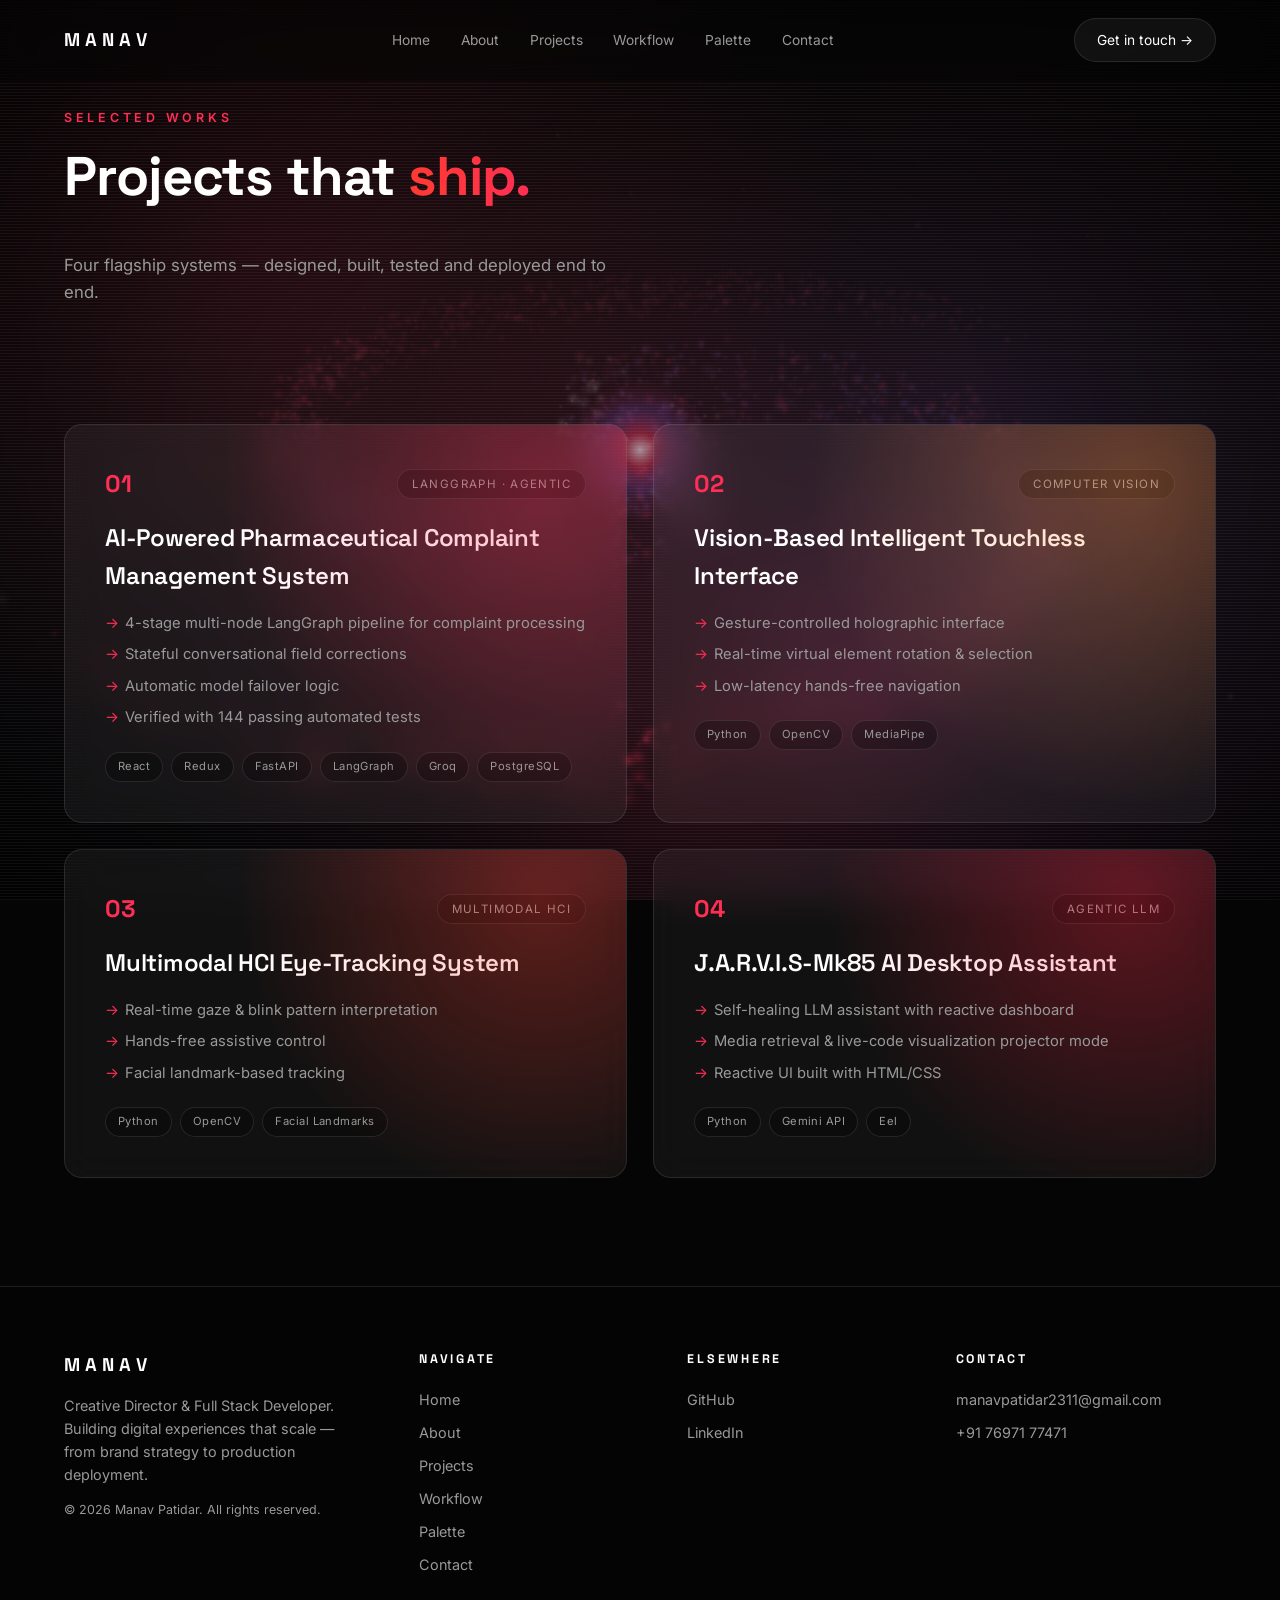
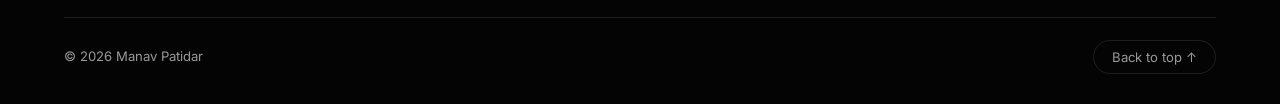
==== projects.html @ 5f5c3a1c "Redesign portfolio: creative director landing + projects page New agency-style single page — glass n" ====
<!DOCTYPE html>
<html lang="en">
<head>
  <meta charset="UTF-8" />
  <meta name="viewport" content="width=device-width, initial-scale=1.0" />
  <title>Projects — MANAV · Creative Director &amp; Full Stack Developer</title>
  <meta name="description" content="Selected works by MANAV — product design, web & motion, and cybersecurity systems built end to end." />
  <meta name="theme-color" content="#050505" />
  <link rel="preconnect" href="https://fonts.googleapis.com" />
  <link rel="preconnect" href="https://fonts.gstatic.com" crossorigin />
  <link href="https://fonts.googleapis.com/css2?family=Inter:wght@400;500;600&family=Space+Grotesk:wght@400;500;600;700&display=swap" rel="stylesheet" />
  <link rel="stylesheet" href="styles.css" />
  <noscript><style>.reveal{opacity:1;transform:none}</style></noscript>
</head>
<body>

  <!-- ══════════ SCROLL-DRIVEN CANVAS BACKGROUND ══════════ -->
  <canvas id="scene" aria-hidden="true"></canvas>
  <div class="vignette" aria-hidden="true"></div>
  <div class="scanlines" aria-hidden="true"></div>
  <div class="cursor-glow" id="cursorGlow" aria-hidden="true"></div>

  <!-- ══════════ FIXED GLASS NAVBAR ══════════ -->
  <header class="nav" id="nav">
    <a class="brand" href="index.html">MANAV</a>
    <nav class="nav-links" id="navLinks" aria-label="Primary">
      <a href="index.html#hero">Home</a>
      <a href="index.html#about">About</a>
      <a href="index.html#projects">Projects</a>
      <a href="index.html#workflow">Workflow</a>
      <a href="index.html#palette">Palette</a>
      <a href="index.html#contact">Contact</a>
    </nav>
    <a class="cta" href="index.html#contact">Get in touch →</a>
    <button class="hamburger" id="hamburger" aria-label="Toggle menu" aria-expanded="false">
      <span></span><span></span><span></span>
    </button>
  </header>

  <main>
    <!-- ══════════ PROJECTS HERO ══════════ -->
    <section class="section page-hero" id="top">
      <div class="container">
        <p class="section-eyebrow reveal">Selected Works</p>
        <h1 class="section-title reveal">Projects that <span class="grad">ship.</span></h1>
        <p class="page-sub reveal">Four flagship systems — designed, built, tested and deployed end to end.</p>
      </div>
    </section>

    <!-- ══════════ PROJECT SHOWCASE ══════════ -->
    <section class="section">
      <div class="container showcase-grid">
        <article class="glass-card showcase-card reveal" style="--ambient:#ff2e55">
          <div class="showcase-head">
            <span class="project-index">01</span>
            <span class="project-tag">LangGraph · Agentic</span>
          </div>
          <h2>AI-Powered Pharmaceutical Complaint Management System</h2>
          <ul class="project-highlights">
            <li>4-stage multi-node LangGraph pipeline for complaint processing</li>
            <li>Stateful conversational field corrections</li>
            <li>Automatic model failover logic</li>
            <li>Verified with 144 passing automated tests</li>
          </ul>
          <div class="pills"><span>React</span><span>Redux</span><span>FastAPI</span><span>LangGraph</span><span>Groq</span><span>PostgreSQL</span></div>
        </article>

        <article class="glass-card showcase-card reveal" style="--ambient:#ff8a3d">
          <div class="showcase-head">
            <span class="project-index">02</span>
            <span class="project-tag">Computer Vision</span>
          </div>
          <h2>Vision-Based Intelligent Touchless Interface</h2>
          <ul class="project-highlights">
            <li>Gesture-controlled holographic interface</li>
            <li>Real-time virtual element rotation &amp; selection</li>
            <li>Low-latency hands-free navigation</li>
          </ul>
          <div class="pills"><span>Python</span><span>OpenCV</span><span>MediaPipe</span></div>
        </article>

        <article class="glass-card showcase-card reveal" style="--ambient:#ff3b30">
          <div class="showcase-head">
            <span class="project-index">03</span>
            <span class="project-tag">Multimodal HCI</span>
          </div>
          <h2>Multimodal HCI Eye-Tracking System</h2>
          <ul class="project-highlights">
            <li>Real-time gaze &amp; blink pattern interpretation</li>
            <li>Hands-free assistive control</li>
            <li>Facial landmark-based tracking</li>
          </ul>
          <div class="pills"><span>Python</span><span>OpenCV</span><span>Facial Landmarks</span></div>
        </article>

        <article class="glass-card showcase-card reveal" style="--ambient:#ff1f3d">
          <div class="showcase-head">
            <span class="project-index">04</span>
            <span class="project-tag">Agentic LLM</span>
          </div>
          <h2>J.A.R.V.I.S-Mk85 AI Desktop Assistant</h2>
          <ul class="project-highlights">
            <li>Self-healing LLM assistant with reactive dashboard</li>
            <li>Media retrieval &amp; live-code visualization projector mode</li>
            <li>Reactive UI built with HTML/CSS</li>
          </ul>
          <div class="pills"><span>Python</span><span>Gemini API</span><span>Eel</span></div>
        </article>
      </div>
    </section>
  </main>

  <!-- ══════════ FOOTER ══════════ -->
  <footer class="footer">
    <div class="container footer-grid">
      <div class="footer-brand">
        <span class="brand">MANAV</span>
        <p>Creative Director &amp; Full Stack Developer. Building digital experiences that scale — from brand strategy to production deployment.</p>
        <p class="footer-copy">© 2026 Manav Patidar. All rights reserved.</p>
      </div>
      <div class="footer-col">
        <h4>Navigate</h4>
        <a href="index.html#hero">Home</a>
        <a href="index.html#about">About</a>
        <a href="index.html#projects">Projects</a>
        <a href="index.html#workflow">Workflow</a>
        <a href="index.html#palette">Palette</a>
        <a href="index.html#contact">Contact</a>
      </div>
      <div class="footer-col">
        <h4>Elsewhere</h4>
        <a href="https://github.com/Manav57" target="_blank" rel="noopener">GitHub</a>
        <a href="https://www.linkedin.com/in/manav-patidar-44956a312/" target="_blank" rel="noopener">LinkedIn</a>
      </div>
      <div class="footer-col">
        <h4>Contact</h4>
        <a href="mailto:manavpatidar2311@gmail.com">manavpatidar2311@gmail.com</a>
        <a href="tel:+917697177471">+91 76971 77471</a>
      </div>
    </div>
    <div class="container footer-bottom">
      <span>© 2026 Manav Patidar</span>
      <button class="to-top" id="toTop" aria-label="Back to top">
        Back to top ↑
      </button>
    </div>
  </footer>

  <script src="script.js"></script>
</body>
</html>
---- styles.css ----
/* ═══════════════════════════════════════════════════════════
   MANAV — Creative Director & Full Stack Developer
   Design system: deep black, glassmorphism, neon accent
   ═══════════════════════════════════════════════════════════ */

:root {
  --bg: #050505;
  --bg-2: #0a0a0c;
  --text: #ffffff;
  --text-2: #999999;
  --accent: #ff2e55;
  --crimson: #ff3b30;
  --glass-bg: rgba(255, 255, 255, 0.05);
  --glass-border: rgba(255, 255, 255, 0.1);
  --radius: 18px;
  --font-body: "Inter", system-ui, sans-serif;
  --font-head: "Space Grotesk", "Inter", sans-serif;
}

* { margin: 0; padding: 0; box-sizing: border-box; }

html { scroll-behavior: smooth; }

body {
  background: var(--bg);
  color: var(--text);
  font-family: var(--font-body);
  line-height: 1.6;
  overflow-x: hidden;
  -webkit-font-smoothing: antialiased;
}

::selection { background: var(--accent); color: #fff; }

a { color: inherit; text-decoration: none; }
button { font-family: inherit; cursor: pointer; }
img { max-width: 100%; display: block; }

/* ══════════ SCROLL CANVAS BACKGROUND ══════════ */

#scene {
  position: fixed;
  inset: 0;
  width: 100vw;
  height: 100vh;
  z-index: -1;
  pointer-events: none;
}

.vignette {
  position: fixed;
  inset: 0;
  z-index: -1;
  pointer-events: none;
  background: radial-gradient(ellipse at center, transparent 40%, rgba(0, 0, 0, 0.72) 100%);
}

.scanlines {
  position: fixed;
  inset: 0;
  z-index: -1;
  pointer-events: none;
  opacity: 0.05;
  background: repeating-linear-gradient(
    to bottom,
    transparent 0, transparent 2px,
    #ffffff 2px, #ffffff 3px
  );
}

.cursor-glow {
  position: fixed;
  top: 0; left: 0;
  width: 420px; height: 420px;
  border-radius: 50%;
  pointer-events: none;
  z-index: -1;
  transform: translate3d(-50%, -50%, 0);
  background: radial-gradient(circle, rgba(255, 46, 85, 0.07), transparent 65%);
  will-change: transform;
}

/* ══════════ LOADER ══════════ */

.loader {
  position: fixed;
  inset: 0;
  z-index: 100;
  background: var(--bg);
  display: flex;
  align-items: center;
  justify-content: center;
  transition: opacity 0.6s ease, visibility 0.6s ease;
}

body.loaded .loader { opacity: 0; visibility: hidden; }

.loader-inner {
  display: flex;
  flex-direction: column;
  align-items: center;
  gap: 14px;
  width: min(320px, 80vw);
}

.loader-brand {
  font-family: var(--font-head);
  font-size: 1.4rem;
  font-weight: 700;
  letter-spacing: 0.35em;
}

.loader-sub {
  font-size: 0.68rem;
  letter-spacing: 0.25em;
  color: var(--text-2);
}

.loader-bar {
  width: 100%;
  height: 2px;
  background: rgba(255, 255, 255, 0.1);
  overflow: hidden;
  border-radius: 2px;
}

.loader-bar span {
  display: block;
  height: 100%;
  width: 0;
  background: linear-gradient(90deg, var(--crimson), var(--accent));
  transition: width 0.4s ease;
}

/* ══════════ NAVBAR ══════════ */

.nav {
  position: fixed;
  top: 0; left: 0; right: 0;
  z-index: 50;
  display: flex;
  align-items: center;
  justify-content: space-between;
  gap: 24px;
  padding: 18px clamp(20px, 5vw, 64px);
  backdrop-filter: blur(16px);
  -webkit-backdrop-filter: blur(16px);
  background: rgba(5, 5, 5, 0.55);
  border-bottom: 1px solid transparent;
  transition: background 0.3s ease, border-color 0.3s ease, padding 0.3s ease;
}

.nav.scrolled {
  background: rgba(5, 5, 5, 0.82);
  border-bottom-color: var(--glass-border);
  padding-top: 12px;
  padding-bottom: 12px;
}

.brand {
  font-family: var(--font-head);
  font-weight: 700;
  font-size: 1.15rem;
  letter-spacing: 0.28em;
  color: var(--text);
}

.nav-links {
  display: flex;
  align-items: center;
  gap: clamp(14px, 2.4vw, 34px);
}

.nav-links a {
  font-size: 0.86rem;
  color: var(--text-2);
  position: relative;
  padding: 4px 0;
  transition: color 0.2s ease;
}

.nav-links a::after {
  content: "";
  position: absolute;
  left: 0; bottom: 0;
  height: 1px; width: 0;
  background: var(--accent);
  transition: width 0.25s ease;
}

.nav-links a:hover,
.nav-links a.active { color: var(--text); }

.nav-links a:hover::after,
.nav-links a.active::after { width: 100%; }

.cta {
  font-size: 0.86rem;
  color: var(--text);
  border: 1px solid var(--glass-border);
  border-radius: 999px;
  padding: 10px 22px;
  background: var(--glass-bg);
  transition: border-color 0.25s ease, background 0.25s ease, color 0.25s ease;
}

.cta:hover {
  border-color: var(--accent);
  background: var(--accent);
  color: #fff;
}

.hamburger {
  display: none;
  flex-direction: column;
  gap: 5px;
  background: none;
  border: 0;
  padding: 6px;
}

.hamburger span {
  width: 22px; height: 2px;
  background: var(--text);
  transition: transform 0.3s ease, opacity 0.3s ease;
}

.nav.menu-open .hamburger span:nth-child(1) { transform: translateY(7px) rotate(45deg); }
.nav.menu-open .hamburger span:nth-child(2) { opacity: 0; }
.nav.menu-open .hamburger span:nth-child(3) { transform: translateY(-7px) rotate(-45deg); }

/* ══════════ LAYOUT PRIMITIVES ══════════ */

.container {
  width: min(1200px, 100% - clamp(40px, 10vw, 128px));
  margin-inline: auto;
}

.section {
  padding: clamp(80px, 12vh, 150px) 0;
  position: relative;
}

.section-eyebrow {
  font-size: 0.78rem;
  font-weight: 600;
  letter-spacing: 0.3em;
  text-transform: uppercase;
  color: var(--accent);
  margin-bottom: 18px;
}

.section-title {
  font-family: var(--font-head);
  font-size: clamp(1.9rem, 4.6vw, 3.4rem);
  font-weight: 700;
  line-height: 1.12;
  letter-spacing: -0.02em;
  margin-bottom: clamp(32px, 5vh, 56px);
  max-width: 22ch;
}

.grad {
  background: linear-gradient(100deg, var(--crimson), var(--accent));
  -webkit-background-clip: text;
  background-clip: text;
  color: transparent;
}

.glass-card {
  background: var(--glass-bg);
  backdrop-filter: blur(16px);
  -webkit-backdrop-filter: blur(16px);
  border: 1px solid var(--glass-border);
  border-radius: var(--radius);
}

/* ══════════ BUTTONS ══════════ */

.btn {
  display: inline-flex;
  align-items: center;
  justify-content: center;
  gap: 8px;
  font-size: 0.9rem;
  font-weight: 600;
  padding: 14px 30px;
  border-radius: 999px;
  border: 1px solid var(--glass-border);
  transition: transform 0.25s ease, background 0.25s ease, border-color 0.25s ease, color 0.25s ease;
}

.btn:hover { transform: translateY(-2px); }

.btn-primary {
  background: var(--accent);
  border-color: var(--accent);
  color: #fff;
}

.btn-primary:hover { background: var(--crimson); border-color: var(--crimson); }

.btn-ghost {
  background: var(--glass-bg);
  color: var(--text);
}

.btn-ghost:hover { border-color: var(--accent); }

/* ══════════ HERO ══════════ */

.hero {
  min-height: 100vh;
  display: flex;
  flex-direction: column;
  justify-content: center;
  padding-top: 120px;
  position: relative;
}

.hero-grid {
  display: grid;
  grid-template-columns: 1.15fr 0.85fr;
  align-items: center;
  gap: clamp(32px, 6vw, 80px);
}

.hero-sub {
  display: inline-block;
  font-size: 0.85rem;
  letter-spacing: 0.2em;
  text-transform: uppercase;
  color: var(--text-2);
  margin-bottom: 18px;
}

.hero-name {
  font-family: var(--font-head);
  font-size: clamp(2.6rem, 6.4vw, 4.8rem);
  font-weight: 700;
  line-height: 1.04;
  letter-spacing: -0.03em;
  margin-bottom: 24px;
}

.hero-tag {
  color: var(--text-2);
  font-size: clamp(1rem, 1.4vw, 1.15rem);
  max-width: 52ch;
  margin-bottom: 30px;
}

.hero-pills {
  display: flex;
  flex-wrap: wrap;
  gap: 10px;
  margin-bottom: 36px;
}

.pill {
  font-size: 0.78rem;
  letter-spacing: 0.06em;
  color: var(--text-2);
  border: 1px solid var(--glass-border);
  border-radius: 999px;
  padding: 8px 16px;
  background: var(--glass-bg);
  transition: color 0.2s ease, border-color 0.2s ease;
}

.pill:hover { color: var(--text); border-color: var(--accent); }

.hero-actions { display: flex; flex-wrap: wrap; gap: 14px; }

/* Hero visual — portrait with neon rim lighting */

.hero-visual { display: flex; justify-content: center; }

.portrait-frame {
  position: relative;
  width: min(340px, 80vw);
  border-radius: 24px;
  overflow: hidden;
  border: 1px solid var(--glass-border);
  background: var(--bg-2);
}

.portrait-frame img {
  width: 100%;
  height: auto;
  filter: contrast(1.08) saturate(1.05);
}

.portrait-glow {
  position: absolute;
  inset: 0;
  pointer-events: none;
  background:
    linear-gradient(120deg, rgba(255, 46, 85, 0.35), transparent 40%),
    linear-gradient(300deg, rgba(255, 59, 48, 0.28), transparent 40%),
    radial-gradient(ellipse at 50% 120%, rgba(255, 46, 85, 0.25), transparent 60%);
  mix-blend-mode: screen;
}

/* Scroll hint */

.scroll-hint {
  position: absolute;
  bottom: 28px;
  left: 50%;
  transform: translateX(-50%);
  display: flex;
  flex-direction: column;
  align-items: center;
  gap: 10px;
  color: var(--text-2);
}

.scroll-mouse {
  width: 22px; height: 36px;
  border: 1.5px solid var(--text-2);
  border-radius: 12px;
  display: flex;
  justify-content: center;
  padding-top: 6px;
}

.scroll-mouse span {
  width: 3px; height: 7px;
  border-radius: 3px;
  background: var(--accent);
  animation: scrollWheel 1.6s ease-in-out infinite;
}

@keyframes scrollWheel {
  0% { transform: translateY(0); opacity: 1; }
  70% { transform: translateY(10px); opacity: 0; }
  100% { transform: translateY(0); opacity: 0; }
}

.scroll-text {
  font-size: 0.62rem;
  letter-spacing: 0.32em;
}

/* ══════════ ABOUT ══════════ */

.about-grid {
  display: grid;
  grid-template-columns: 1.2fr 0.8fr;
  gap: clamp(32px, 5vw, 72px);
  align-items: start;
}

.about-text {
  color: var(--text-2);
  font-size: clamp(1rem, 1.5vw, 1.2rem);
  line-height: 1.75;
}

.about-text strong { color: var(--text); font-weight: 600; }

.about-stats { display: flex; flex-direction: column; gap: 18px; }

.stat {
  display: flex;
  flex-direction: column;
  gap: 2px;
  padding: 22px 26px;
  border-left: 2px solid var(--accent);
  background: var(--glass-bg);
  border-radius: 0 var(--radius) var(--radius) 0;
}

.stat-num {
  font-family: var(--font-head);
  font-size: 2rem;
  font-weight: 700;
}

.stat-label { font-size: 0.82rem; color: var(--text-2); letter-spacing: 0.04em; }

/* ══════════ SELECTED WORKS ══════════ */

.works-filters {
  display: flex;
  flex-wrap: wrap;
  gap: 10px;
  margin-bottom: 40px;
}

.filter {
  font-size: 0.84rem;
  color: var(--text-2);
  background: var(--glass-bg);
  border: 1px solid var(--glass-border);
  border-radius: 999px;
  padding: 10px 22px;
  transition: all 0.22s ease;
}

.filter:hover { color: var(--text); border-color: var(--accent); }

.filter.active {
  color: #fff;
  background: var(--accent);
  border-color: var(--accent);
}

.works-grid {
  display: grid;
  grid-template-columns: repeat(2, 1fr);
  gap: 22px;
}

.work-card {
  overflow: hidden;
  display: flex;
  flex-direction: column;
  transition: transform 0.3s ease, border-color 0.3s ease;
}

.work-card:hover {
  transform: translateY(-6px);
  border-color: rgba(255, 46, 85, 0.5);
}

.work-thumb {
  position: relative;
  height: 180px;
  background:
    radial-gradient(circle at 70% 30%, var(--thumb), transparent 60%),
    linear-gradient(135deg, rgba(255, 255, 255, 0.04), rgba(255, 255, 255, 0.01));
  display: flex;
  align-items: flex-start;
  justify-content: space-between;
  padding: 18px 20px;
}

.work-index {
  font-family: var(--font-head);
  font-size: 1.3rem;
  font-weight: 700;
  color: rgba(255, 255, 255, 0.85);
}

.work-year {
  font-size: 0.72rem;
  letter-spacing: 0.14em;
  color: var(--text-2);
  border: 1px solid var(--glass-border);
  border-radius: 999px;
  padding: 4px 12px;
  background: rgba(0, 0, 0, 0.35);
}

.work-body { padding: 24px; display: flex; flex-direction: column; gap: 12px; }

.work-body h3 {
  font-family: var(--font-head);
  font-size: 1.2rem;
  font-weight: 600;
  letter-spacing: -0.01em;
}

.work-body p { color: var(--text-2); font-size: 0.9rem; line-height: 1.65; }

.pills { display: flex; flex-wrap: wrap; gap: 8px; }

.pills span {
  font-size: 0.7rem;
  letter-spacing: 0.04em;
  color: var(--text-2);
  border: 1px solid var(--glass-border);
  border-radius: 999px;
  padding: 5px 12px;
  background: rgba(0, 0, 0, 0.25);
}

/* ══════════ WORKFLOW TIMELINE ══════════ */

.timeline {
  display: flex;
  flex-direction: column;
  gap: 18px;
  max-width: 860px;
}

.timeline-item {
  display: grid;
  grid-template-columns: 56px 1fr;
  gap: 20px;
  align-items: start;
}

.timeline-num {
  font-family: var(--font-head);
  font-size: 1.4rem;
  font-weight: 700;
  color: var(--accent);
  padding-top: 6px;
}

.timeline-card { padding: 26px 30px; transition: border-color 0.3s ease, transform 0.3s ease; }

.timeline-card:hover { border-color: rgba(255, 46, 85, 0.5); transform: translateX(6px); }

.timeline-card h3 {
  font-family: var(--font-head);
  font-size: 1.15rem;
  font-weight: 600;
  margin-bottom: 4px;
}

.timeline-dur {
  display: inline-block;
  font-size: 0.72rem;
  letter-spacing: 0.14em;
  text-transform: uppercase;
  color: var(--accent);
  border: 1px solid rgba(255, 46, 85, 0.4);
  border-radius: 999px;
  padding: 3px 12px;
  margin-bottom: 10px;
}

.timeline-card p { color: var(--text-2); font-size: 0.92rem; }

/* ══════════ METRICS / PALETTE ══════════ */

.metrics-grid {
  display: grid;
  grid-template-columns: repeat(2, 1fr);
  gap: 22px;
  margin-bottom: 48px;
}

.metric {
  padding: 34px 30px;
  display: flex;
  flex-direction: column;
  gap: 8px;
}

.metric-num {
  font-family: var(--font-head);
  font-size: clamp(2.6rem, 5vw, 4rem);
  font-weight: 700;
  line-height: 1;
}

.metric-label { color: var(--text-2); font-size: 0.92rem; max-width: 34ch; }

.swatch-row {
  display: grid;
  grid-template-columns: repeat(5, 1fr);
  gap: 14px;
}

.swatch {
  border: 1px solid var(--glass-border);
  border-radius: 14px;
  padding: 16px;
  display: flex;
  flex-direction: column;
  gap: 6px;
  background: var(--glass-bg);
}

.swatch::before {
  content: "";
  height: 52px;
  border-radius: 8px;
  background: var(--swatch);
  border: 1px solid rgba(255, 255, 255, 0.12);
}

.swatch span {
  font-family: var(--font-head);
  font-size: 0.74rem;
  font-weight: 600;
  letter-spacing: 0.04em;
}

.swatch em {
  font-style: normal;
  font-size: 0.7rem;
  color: var(--text-2);
}

/* ══════════ CONTACT FORM ══════════ */

.section-contact { padding-bottom: clamp(90px, 13vh, 160px); }

.contact-sub {
  color: var(--text-2);
  font-size: 1.05rem;
  margin-bottom: 40px;
}

.contact-form {
  display: flex;
  flex-direction: column;
  gap: 18px;
  max-width: 860px;
}

.form-row {
  display: grid;
  grid-template-columns: 1fr 1fr;
  gap: 18px;
}

.field { display: flex; flex-direction: column; gap: 8px; }

.field-label {
  font-size: 0.74rem;
  font-weight: 600;
  letter-spacing: 0.14em;
  text-transform: uppercase;
  color: var(--text-2);
}

.field input {
  font-family: inherit;
  font-size: 0.95rem;
  color: var(--text);
  background: var(--glass-bg);
  border: 1px solid var(--glass-border);
  border-radius: 12px;
  padding: 14px 18px;
  outline: none;
  transition: border-color 0.22s ease, background 0.22s ease;
}

.field input:focus {
  border-color: var(--accent);
  background: rgba(255, 255, 255, 0.07);
}

.field input::placeholder { color: rgba(255, 255, 255, 0.3); }

.form-submit { align-self: flex-start; margin-top: 8px; }

.form-note {
  font-size: 0.85rem;
  color: var(--text-2);
  min-height: 1.4em;
}

.form-note.ok { color: #4ade80; }
.form-note.err { color: var(--crimson); }

/* ══════════ FOOTER ══════════ */

.footer {
  border-top: 1px solid var(--glass-border);
  background: rgba(5, 5, 5, 0.7);
  backdrop-filter: blur(16px);
  -webkit-backdrop-filter: blur(16px);
  padding: clamp(48px, 7vh, 80px) 0 30px;
}

.footer-grid {
  display: grid;
  grid-template-columns: 1.4fr 1fr 1fr 1.2fr;
  gap: clamp(28px, 4vw, 56px);
  margin-bottom: 40px;
}

.footer-brand p { color: var(--text-2); font-size: 0.9rem; margin-top: 14px; max-width: 40ch; }

.footer-copy { font-size: 0.78rem !important; }

.footer-col { display: flex; flex-direction: column; gap: 10px; }

.footer-col h4 {
  font-family: var(--font-head);
  font-size: 0.78rem;
  letter-spacing: 0.22em;
  text-transform: uppercase;
  color: var(--text);
  margin-bottom: 8px;
}

.footer-col a {
  color: var(--text-2);
  font-size: 0.9rem;
  width: fit-content;
  transition: color 0.2s ease;
}

.footer-col a:hover { color: var(--accent); }

.footer-bottom {
  display: flex;
  align-items: center;
  justify-content: space-between;
  gap: 16px;
  padding-top: 22px;
  border-top: 1px solid var(--glass-border);
  color: var(--text-2);
  font-size: 0.82rem;
}

.to-top {
  background: none;
  border: 1px solid var(--glass-border);
  color: var(--text-2);
  font-size: 0.82rem;
  border-radius: 999px;
  padding: 8px 18px;
  transition: all 0.22s ease;
  opacity: 0;
  pointer-events: none;
  transform: translateY(6px);
}

.to-top.show { opacity: 1; pointer-events: auto; transform: translateY(0); }

.to-top:hover { color: #fff; border-color: var(--accent); }

/* ══════════ PROJECTS PAGE ══════════ */

.page-hero { padding-bottom: 10px; }

.page-sub {
  color: var(--text-2);
  font-size: 1.05rem;
  max-width: 52ch;
}

.showcase-grid {
  display: grid;
  grid-template-columns: repeat(2, 1fr);
  gap: 26px;
}

.showcase-card {
  position: relative;
  overflow: hidden;
  padding: clamp(26px, 3.5vw, 40px);
  display: flex;
  flex-direction: column;
  gap: 16px;
  transition: transform 0.3s ease, border-color 0.3s ease;
}

/* orange-red ambient glow */
.showcase-card::before {
  content: "";
  position: absolute;
  inset: 0;
  pointer-events: none;
  background: radial-gradient(circle at 85% 15%, var(--ambient), transparent 55%);
  opacity: 0.32;
  transition: opacity 0.3s ease;
}

.showcase-card:hover { transform: translateY(-6px); border-color: rgba(255, 46, 85, 0.5); }
.showcase-card:hover::before { opacity: 0.55; }

.showcase-head {
  display: flex;
  align-items: center;
  justify-content: space-between;
  gap: 12px;
}

.project-index {
  font-family: var(--font-head);
  font-size: 1.5rem;
  font-weight: 700;
  color: var(--accent);
}

.project-tag {
  font-size: 0.72rem;
  letter-spacing: 0.12em;
  text-transform: uppercase;
  color: var(--text-2);
  border: 1px solid var(--glass-border);
  border-radius: 999px;
  padding: 5px 14px;
  background: rgba(0, 0, 0, 0.3);
}

.showcase-card h2 {
  font-family: var(--font-head);
  font-size: clamp(1.2rem, 2vw, 1.5rem);
  font-weight: 600;
  letter-spacing: -0.01em;
}

.project-highlights {
  list-style: none;
  display: flex;
  flex-direction: column;
  gap: 8px;
  margin-bottom: 6px;
}

.project-highlights li {
  color: var(--text-2);
  font-size: 0.92rem;
  padding-left: 20px;
  position: relative;
}

.project-highlights li::before {
  content: "→";
  position: absolute;
  left: 0;
  color: var(--accent);
}

/* ══════════ SCROLL REVEAL ══════════ */

.reveal {
  opacity: 0;
  transform: translateY(26px);
  transition: opacity 0.7s ease, transform 0.7s ease;
}

.reveal.visible {
  opacity: 1;
  transform: none;
}

/* ══════════ RESPONSIVE ══════════ */

@media (max-width: 960px) {
  .hero-grid { grid-template-columns: 1fr; }
  .hero-visual { order: -1; }
  .portrait-frame { width: min(280px, 70vw); }
  .about-grid { grid-template-columns: 1fr; }
  .works-grid, .showcase-grid { grid-template-columns: 1fr; }
  .footer-grid { grid-template-columns: 1fr 1fr; }
}

@media (max-width: 720px) {
  .nav-links {
    position: fixed;
    inset: 0;
    flex-direction: column;
    justify-content: center;
    gap: 26px;
    background: rgba(5, 5, 5, 0.96);
    backdrop-filter: blur(20px);
    -webkit-backdrop-filter: blur(20px);
    opacity: 0;
    pointer-events: none;
    transition: opacity 0.3s ease;
  }

  .nav.menu-open .nav-links {
    opacity: 1;
    pointer-events: auto;
  }

  .nav-links a { font-size: 1.1rem; }

  .hamburger { display: flex; }

  .nav .cta { display: none; }

  .form-row { grid-template-columns: 1fr; }
  .metrics-grid { grid-template-columns: 1fr; }
  .swatch-row { grid-template-columns: repeat(3, 1fr); }
  .footer-grid { grid-template-columns: 1fr; gap: 26px; }
  .timeline-item { grid-template-columns: 40px 1fr; }
  .footer-bottom { flex-direction: column; align-items: flex-start; }
}

@media (prefers-reduced-motion: reduce) {
  html { scroll-behavior: auto; }
  .reveal { opacity: 1; transform: none; transition: none; }
  .scroll-mouse span { animation: none; }
}
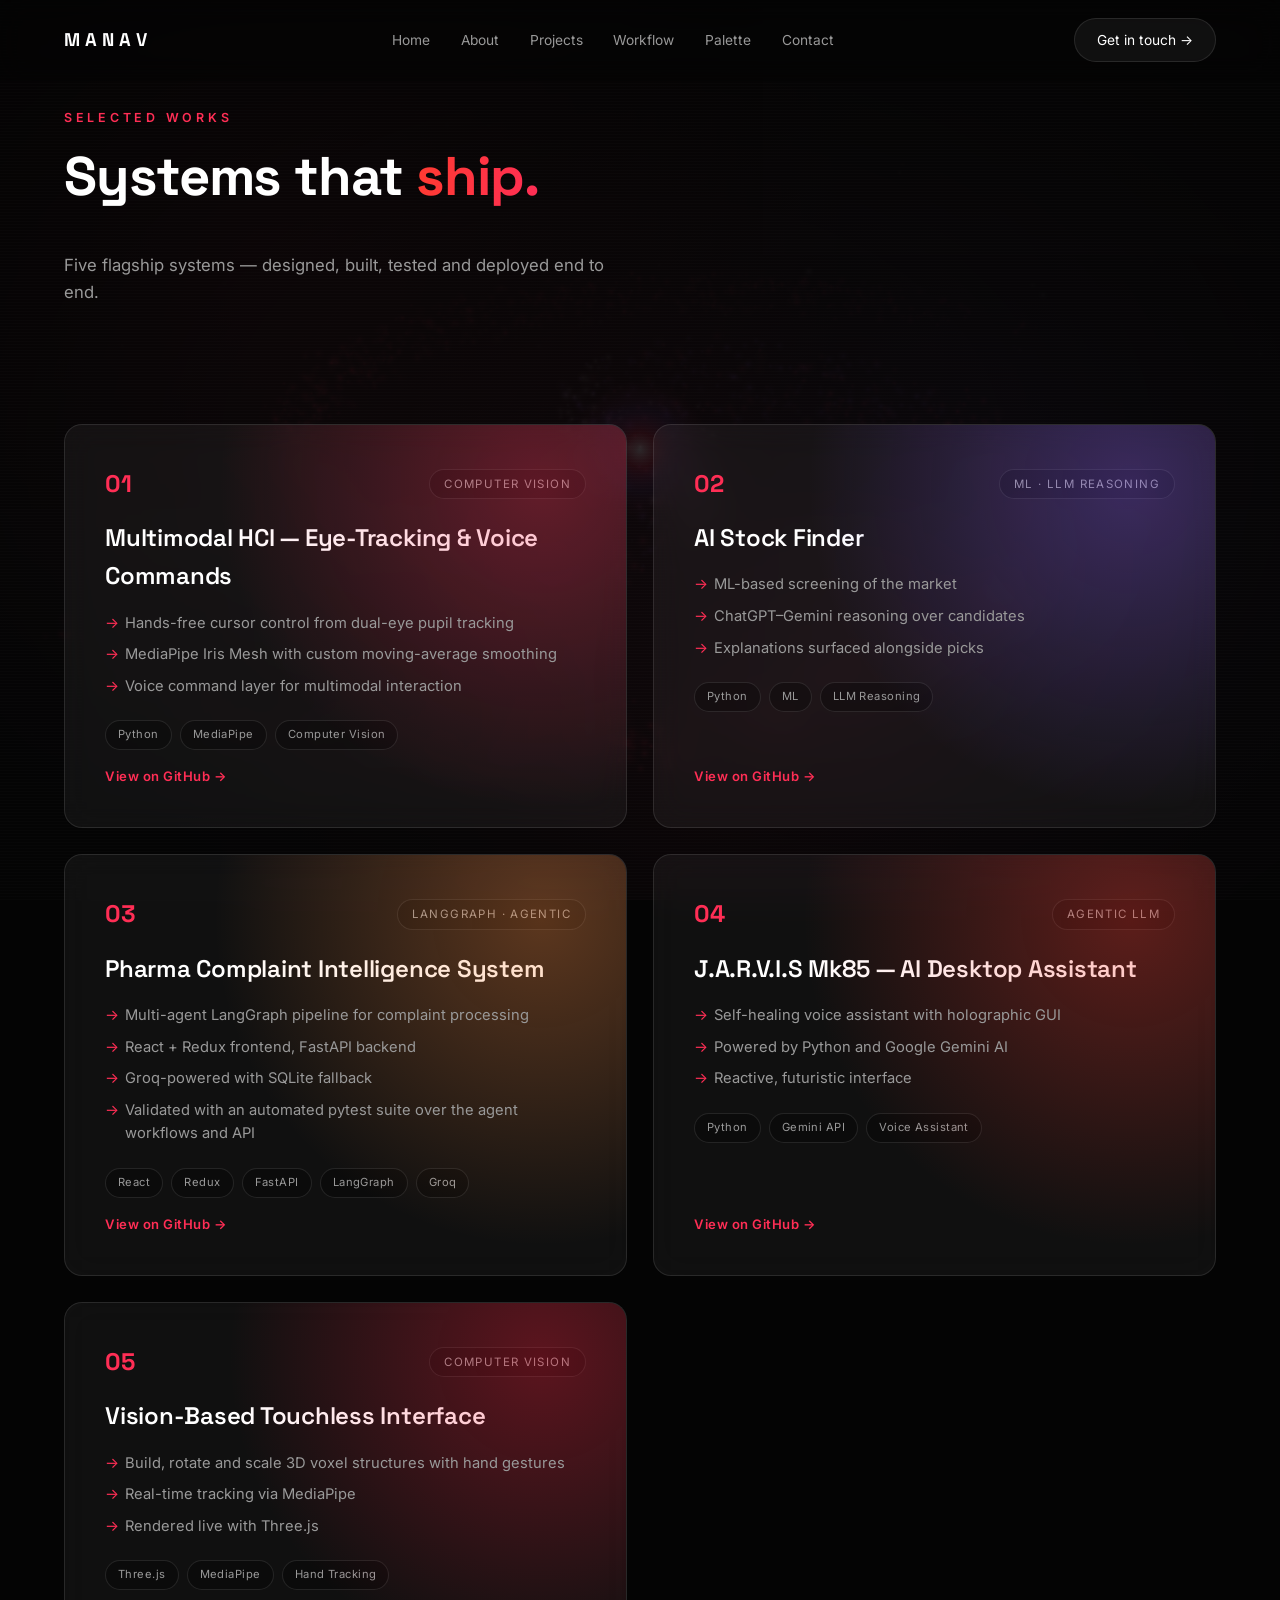
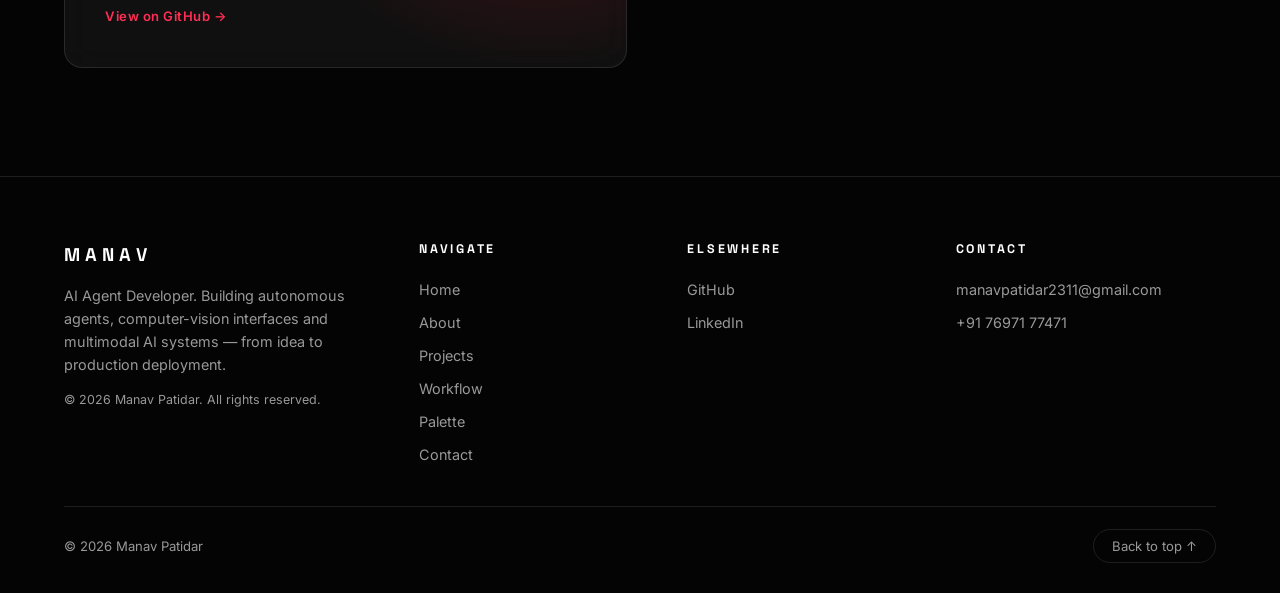
==== commit 73045eca: "Rebrand as AI Agent Developer: new identity copy, 5 real projects, pinned-portrait scroll reveal, co" ====
--- a/projects.html
+++ b/projects.html
@@ -3,9 +3,10 @@
 <head>
   <meta charset="UTF-8" />
   <meta name="viewport" content="width=device-width, initial-scale=1.0" />
-  <title>Projects — MANAV · Creative Director &amp; Full Stack Developer</title>
-  <meta name="description" content="Selected works by MANAV — product design, web & motion, and cybersecurity systems built end to end." />
+  <title>Projects — MANAV · AI Agent Developer</title>
+  <meta name="description" content="Selected works by MANAV — autonomous agents, computer-vision interfaces and multimodal AI systems built end to end." />
   <meta name="theme-color" content="#050505" />
+  <link rel="icon" href="data:image/svg+xml,%3Csvg xmlns='http://www.w3.org/2000/svg' viewBox='0 0 100 100'%3E%3Ccircle cx='50' cy='50' r='46' fill='%23050505'/%3E%3Ccircle cx='50' cy='50' r='38' fill='none' stroke='%23ff2e55' stroke-width='9'/%3E%3Ccircle cx='50' cy='50' r='10' fill='%23ff2e55'/%3E%3C/svg%3E" />
   <link rel="preconnect" href="https://fonts.googleapis.com" />
   <link rel="preconnect" href="https://fonts.gstatic.com" crossorigin />
   <link href="https://fonts.googleapis.com/css2?family=Inter:wght@400;500;600&family=Space+Grotesk:wght@400;500;600;700&display=swap" rel="stylesheet" />
@@ -16,6 +17,7 @@
 
   <!-- ══════════ SCROLL-DRIVEN CANVAS BACKGROUND ══════════ -->
   <canvas id="scene" aria-hidden="true"></canvas>
+  <div class="section-tint" id="sectionTint" aria-hidden="true"></div>
   <div class="vignette" aria-hidden="true"></div>
   <div class="scanlines" aria-hidden="true"></div>
   <div class="cursor-glow" id="cursorGlow" aria-hidden="true"></div>
@@ -42,70 +44,89 @@
     <section class="section page-hero" id="top">
       <div class="container">
         <p class="section-eyebrow reveal">Selected Works</p>
-        <h1 class="section-title reveal">Projects that <span class="grad">ship.</span></h1>
-        <p class="page-sub reveal">Four flagship systems — designed, built, tested and deployed end to end.</p>
+        <h1 class="section-title reveal">Systems that <span class="grad">ship.</span></h1>
+        <p class="page-sub reveal">Five flagship systems — designed, built, tested and deployed end to end.</p>
       </div>
     </section>
 
     <!-- ══════════ PROJECT SHOWCASE ══════════ -->
     <section class="section">
       <div class="container showcase-grid">
-        <article class="glass-card showcase-card reveal" style="--ambient:#ff2e55">
+        <a class="glass-card showcase-card reveal" style="--ambient:#ff2e55" href="https://github.com/Manav57/-Multimodal-Human-Computer-Interaction-System-Using-Eye-Tracking-and-Voice-Commands" target="_blank" rel="noopener">
           <div class="showcase-head">
             <span class="project-index">01</span>
+            <span class="project-tag">Computer Vision</span>
+          </div>
+          <h2>Multimodal HCI — Eye-Tracking &amp; Voice Commands</h2>
+          <ul class="project-highlights">
+            <li>Hands-free cursor control from dual-eye pupil tracking</li>
+            <li>MediaPipe Iris Mesh with custom moving-average smoothing</li>
+            <li>Voice command layer for multimodal interaction</li>
+          </ul>
+          <div class="pills"><span>Python</span><span>MediaPipe</span><span>Computer Vision</span></div>
+          <span class="work-link">View on GitHub →</span>
+        </a>
+
+        <a class="glass-card showcase-card reveal" style="--ambient:#8b5cf6" href="https://github.com/Manav57/ai-stock-finder" target="_blank" rel="noopener">
+          <div class="showcase-head">
+            <span class="project-index">02</span>
+            <span class="project-tag">ML · LLM Reasoning</span>
+          </div>
+          <h2>AI Stock Finder</h2>
+          <ul class="project-highlights">
+            <li>ML-based screening of the market</li>
+            <li>ChatGPT–Gemini reasoning over candidates</li>
+            <li>Explanations surfaced alongside picks</li>
+          </ul>
+          <div class="pills"><span>Python</span><span>ML</span><span>LLM Reasoning</span></div>
+          <span class="work-link">View on GitHub →</span>
+        </a>
+
+        <a class="glass-card showcase-card reveal" style="--ambient:#ff8a3d" href="https://github.com/Manav57/complaint-system" target="_blank" rel="noopener">
+          <div class="showcase-head">
+            <span class="project-index">03</span>
             <span class="project-tag">LangGraph · Agentic</span>
           </div>
-          <h2>AI-Powered Pharmaceutical Complaint Management System</h2>
+          <h2>Pharma Complaint Intelligence System</h2>
           <ul class="project-highlights">
-            <li>4-stage multi-node LangGraph pipeline for complaint processing</li>
-            <li>Stateful conversational field corrections</li>
-            <li>Automatic model failover logic</li>
-            <li>Verified with 144 passing automated tests</li>
+            <li>Multi-agent LangGraph pipeline for complaint processing</li>
+            <li>React + Redux frontend, FastAPI backend</li>
+            <li>Groq-powered with SQLite fallback</li>
+            <li>Validated with an automated pytest suite over the agent workflows and API</li>
           </ul>
-          <div class="pills"><span>React</span><span>Redux</span><span>FastAPI</span><span>LangGraph</span><span>Groq</span><span>PostgreSQL</span></div>
-        </article>
+          <div class="pills"><span>React</span><span>Redux</span><span>FastAPI</span><span>LangGraph</span><span>Groq</span></div>
+          <span class="work-link">View on GitHub →</span>
+        </a>
 
-        <article class="glass-card showcase-card reveal" style="--ambient:#ff8a3d">
-          <div class="showcase-head">
-            <span class="project-index">02</span>
-            <span class="project-tag">Computer Vision</span>
-          </div>
-          <h2>Vision-Based Intelligent Touchless Interface</h2>
-          <ul class="project-highlights">
-            <li>Gesture-controlled holographic interface</li>
-            <li>Real-time virtual element rotation &amp; selection</li>
-            <li>Low-latency hands-free navigation</li>
-          </ul>
-          <div class="pills"><span>Python</span><span>OpenCV</span><span>MediaPipe</span></div>
-        </article>
-
-        <article class="glass-card showcase-card reveal" style="--ambient:#ff3b30">
-          <div class="showcase-head">
-            <span class="project-index">03</span>
-            <span class="project-tag">Multimodal HCI</span>
-          </div>
-          <h2>Multimodal HCI Eye-Tracking System</h2>
-          <ul class="project-highlights">
-            <li>Real-time gaze &amp; blink pattern interpretation</li>
-            <li>Hands-free assistive control</li>
-            <li>Facial landmark-based tracking</li>
-          </ul>
-          <div class="pills"><span>Python</span><span>OpenCV</span><span>Facial Landmarks</span></div>
-        </article>
-
-        <article class="glass-card showcase-card reveal" style="--ambient:#ff1f3d">
+        <a class="glass-card showcase-card reveal" style="--ambient:#ff3b30" href="https://github.com/Manav57/J.A.R.V.I.S-Mk85-Python" target="_blank" rel="noopener">
           <div class="showcase-head">
             <span class="project-index">04</span>
             <span class="project-tag">Agentic LLM</span>
           </div>
-          <h2>J.A.R.V.I.S-Mk85 AI Desktop Assistant</h2>
+          <h2>J.A.R.V.I.S Mk85 — AI Desktop Assistant</h2>
           <ul class="project-highlights">
-            <li>Self-healing LLM assistant with reactive dashboard</li>
-            <li>Media retrieval &amp; live-code visualization projector mode</li>
-            <li>Reactive UI built with HTML/CSS</li>
+            <li>Self-healing voice assistant with holographic GUI</li>
+            <li>Powered by Python and Google Gemini AI</li>
+            <li>Reactive, futuristic interface</li>
           </ul>
-          <div class="pills"><span>Python</span><span>Gemini API</span><span>Eel</span></div>
-        </article>
+          <div class="pills"><span>Python</span><span>Gemini API</span><span>Voice Assistant</span></div>
+          <span class="work-link">View on GitHub →</span>
+        </a>
+
+        <a class="glass-card showcase-card reveal" style="--ambient:#ff1f3d" href="https://github.com/Manav57/Vision-Based-Intelligent-Touchless-Interface-for-Smart-Systems" target="_blank" rel="noopener">
+          <div class="showcase-head">
+            <span class="project-index">05</span>
+            <span class="project-tag">Computer Vision</span>
+          </div>
+          <h2>Vision-Based Touchless Interface</h2>
+          <ul class="project-highlights">
+            <li>Build, rotate and scale 3D voxel structures with hand gestures</li>
+            <li>Real-time tracking via MediaPipe</li>
+            <li>Rendered live with Three.js</li>
+          </ul>
+          <div class="pills"><span>Three.js</span><span>MediaPipe</span><span>Hand Tracking</span></div>
+          <span class="work-link">View on GitHub →</span>
+        </a>
       </div>
     </section>
   </main>
@@ -115,7 +136,7 @@
     <div class="container footer-grid">
       <div class="footer-brand">
         <span class="brand">MANAV</span>
-        <p>Creative Director &amp; Full Stack Developer. Building digital experiences that scale — from brand strategy to production deployment.</p>
+        <p>AI Agent Developer. Building autonomous agents, computer-vision interfaces and multimodal AI systems — from idea to production deployment.</p>
         <p class="footer-copy">© 2026 Manav Patidar. All rights reserved.</p>
       </div>
       <div class="footer-col">
@@ -146,6 +167,8 @@
     </div>
   </footer>
 
+  <script src="assets/vendor/gsap.min.js"></script>
+  <script src="assets/vendor/ScrollTrigger.min.js"></script>
   <script src="script.js"></script>
 </body>
 </html>
--- a/styles.css
+++ b/styles.css
@@ -1,5 +1,5 @@
 /* ═══════════════════════════════════════════════════════════
-   MANAV — Creative Director & Full Stack Developer
+   MANAV — AI Agent Developer
    Design system: deep black, glassmorphism, neon accent
    ═══════════════════════════════════════════════════════════ */
 
@@ -47,6 +47,15 @@
   pointer-events: none;
 }
 
+/* Scroll-linked accent tint — cycles palette colors behind the pinned hero */
+.section-tint {
+  position: fixed;
+  inset: 0;
+  z-index: 0;
+  pointer-events: none;
+  background: transparent;
+}
+
 .vignette {
   position: fixed;
   inset: 0;
@@ -236,9 +245,12 @@
   margin-inline: auto;
 }
 
+/* Sections sit above the pinned hero + tint so they slide over the portrait */
 .section {
   padding: clamp(80px, 12vh, 150px) 0;
   position: relative;
+  z-index: 1;
+  background: rgba(5, 5, 5, 0.75);
 }
 
 .section-eyebrow {
@@ -517,6 +529,8 @@
   overflow: hidden;
   display: flex;
   flex-direction: column;
+  color: inherit;
+  text-decoration: none;
   transition: transform 0.3s ease, border-color 0.3s ease;
 }
 
@@ -564,6 +578,14 @@
 }
 
 .work-body p { color: var(--text-2); font-size: 0.9rem; line-height: 1.65; }
+
+.work-link {
+  margin-top: auto;
+  font-size: 0.82rem;
+  font-weight: 600;
+  letter-spacing: 0.04em;
+  color: var(--accent);
+}
 
 .pills { display: flex; flex-wrap: wrap; gap: 8px; }
 
@@ -688,7 +710,7 @@
   color: var(--text-2);
 }
 
-/* ══════════ CONTACT FORM ══════════ */
+/* ══════════ CONTACT ══════════ */
 
 .section-contact { padding-bottom: clamp(90px, 13vh, 160px); }
 
@@ -696,60 +718,19 @@
   color: var(--text-2);
   font-size: 1.05rem;
   margin-bottom: 40px;
-}
-
-.contact-form {
-  display: flex;
-  flex-direction: column;
-  gap: 18px;
+  max-width: 52ch;
+}
+
+.contact-actions {
+  display: flex;
+  flex-wrap: wrap;
+  gap: 14px;
   max-width: 860px;
 }
 
-.form-row {
-  display: grid;
-  grid-template-columns: 1fr 1fr;
-  gap: 18px;
-}
-
-.field { display: flex; flex-direction: column; gap: 8px; }
-
-.field-label {
-  font-size: 0.74rem;
-  font-weight: 600;
-  letter-spacing: 0.14em;
-  text-transform: uppercase;
-  color: var(--text-2);
-}
-
-.field input {
-  font-family: inherit;
-  font-size: 0.95rem;
-  color: var(--text);
-  background: var(--glass-bg);
-  border: 1px solid var(--glass-border);
-  border-radius: 12px;
-  padding: 14px 18px;
-  outline: none;
-  transition: border-color 0.22s ease, background 0.22s ease;
-}
-
-.field input:focus {
-  border-color: var(--accent);
-  background: rgba(255, 255, 255, 0.07);
-}
-
-.field input::placeholder { color: rgba(255, 255, 255, 0.3); }
-
-.form-submit { align-self: flex-start; margin-top: 8px; }
-
-.form-note {
-  font-size: 0.85rem;
-  color: var(--text-2);
-  min-height: 1.4em;
-}
-
-.form-note.ok { color: #4ade80; }
-.form-note.err { color: var(--crimson); }
+.contact-btn { justify-content: flex-start; }
+
+.contact-btn svg { flex: none; opacity: 0.9; }
 
 /* ══════════ FOOTER ══════════ */
 
@@ -843,6 +824,8 @@
   display: flex;
   flex-direction: column;
   gap: 16px;
+  color: inherit;
+  text-decoration: none;
   transition: transform 0.3s ease, border-color 0.3s ease;
 }
 
@@ -913,6 +896,8 @@
   left: 0;
   color: var(--accent);
 }
+
+.showcase-card .work-link { margin-top: auto; }
 
 /* ══════════ SCROLL REVEAL ══════════ */
 
@@ -964,7 +949,6 @@
 
   .nav .cta { display: none; }
 
-  .form-row { grid-template-columns: 1fr; }
   .metrics-grid { grid-template-columns: 1fr; }
   .swatch-row { grid-template-columns: repeat(3, 1fr); }
   .footer-grid { grid-template-columns: 1fr; gap: 26px; }
